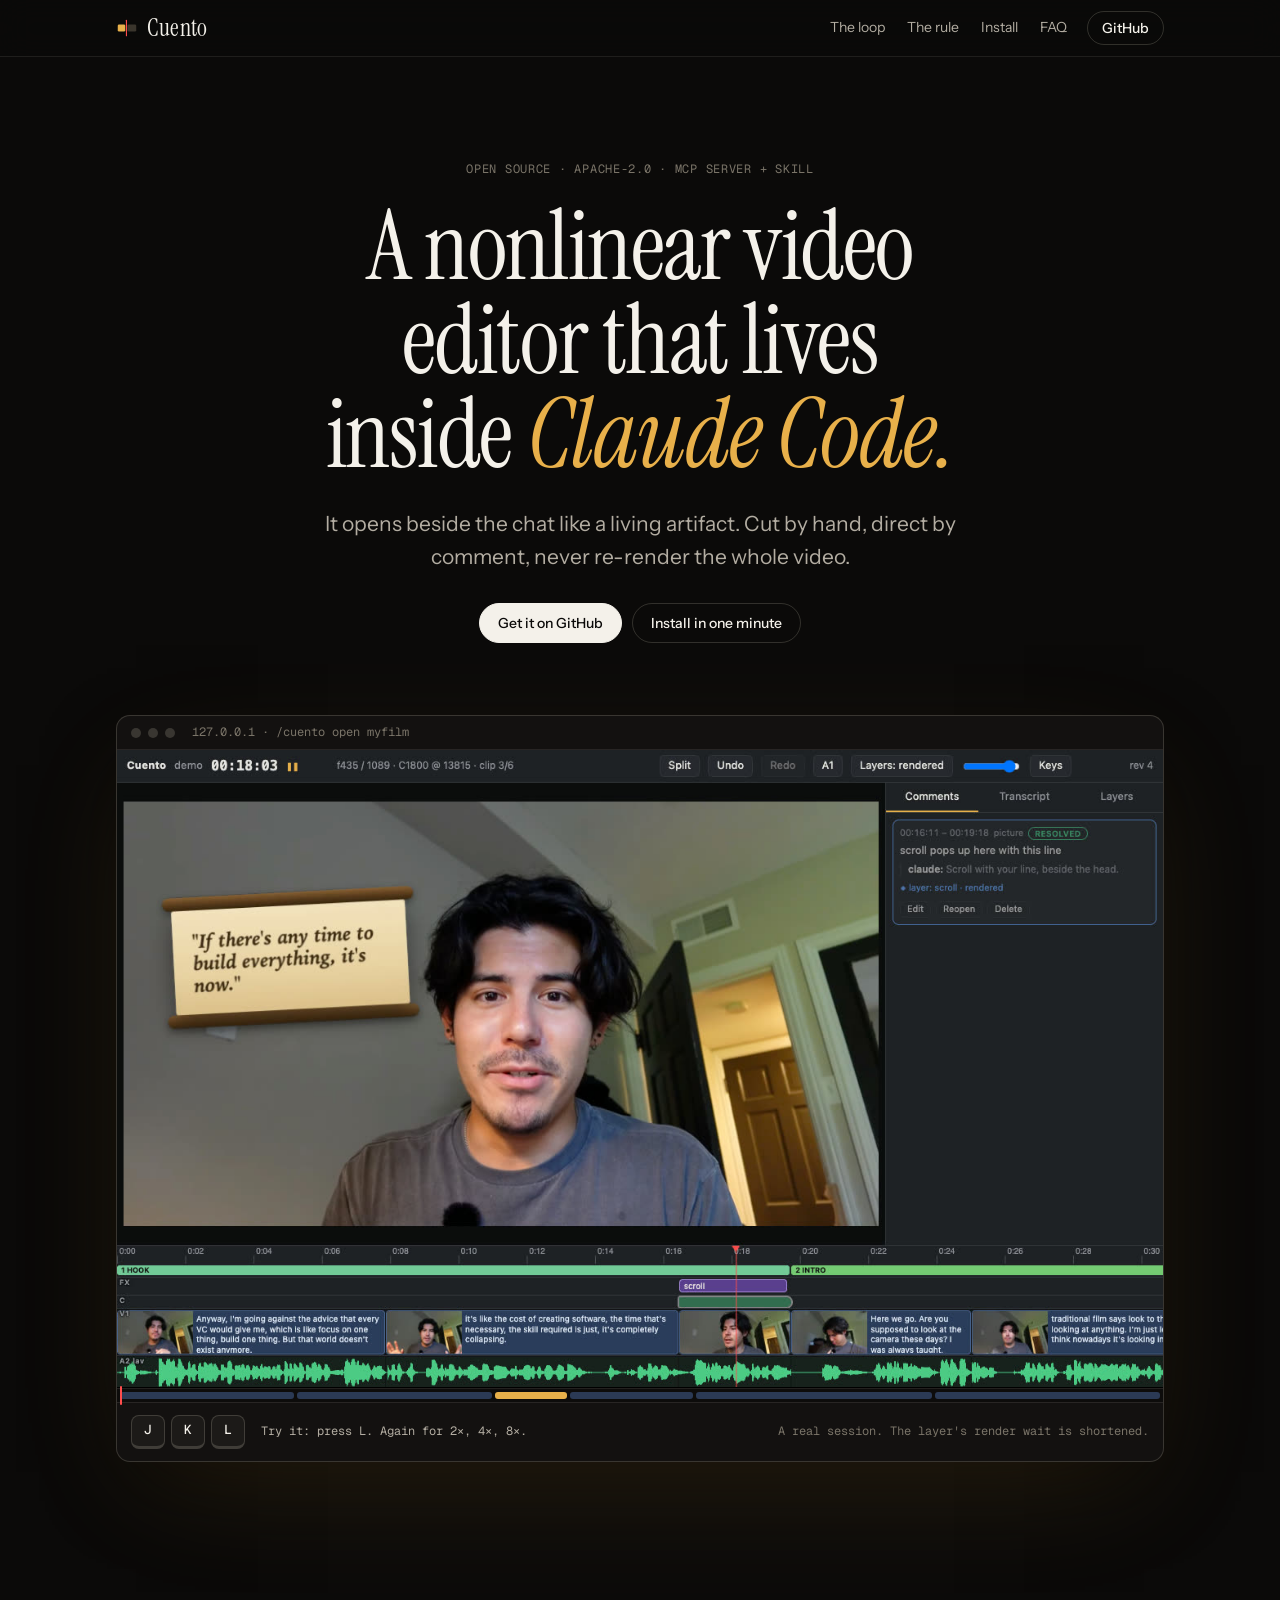
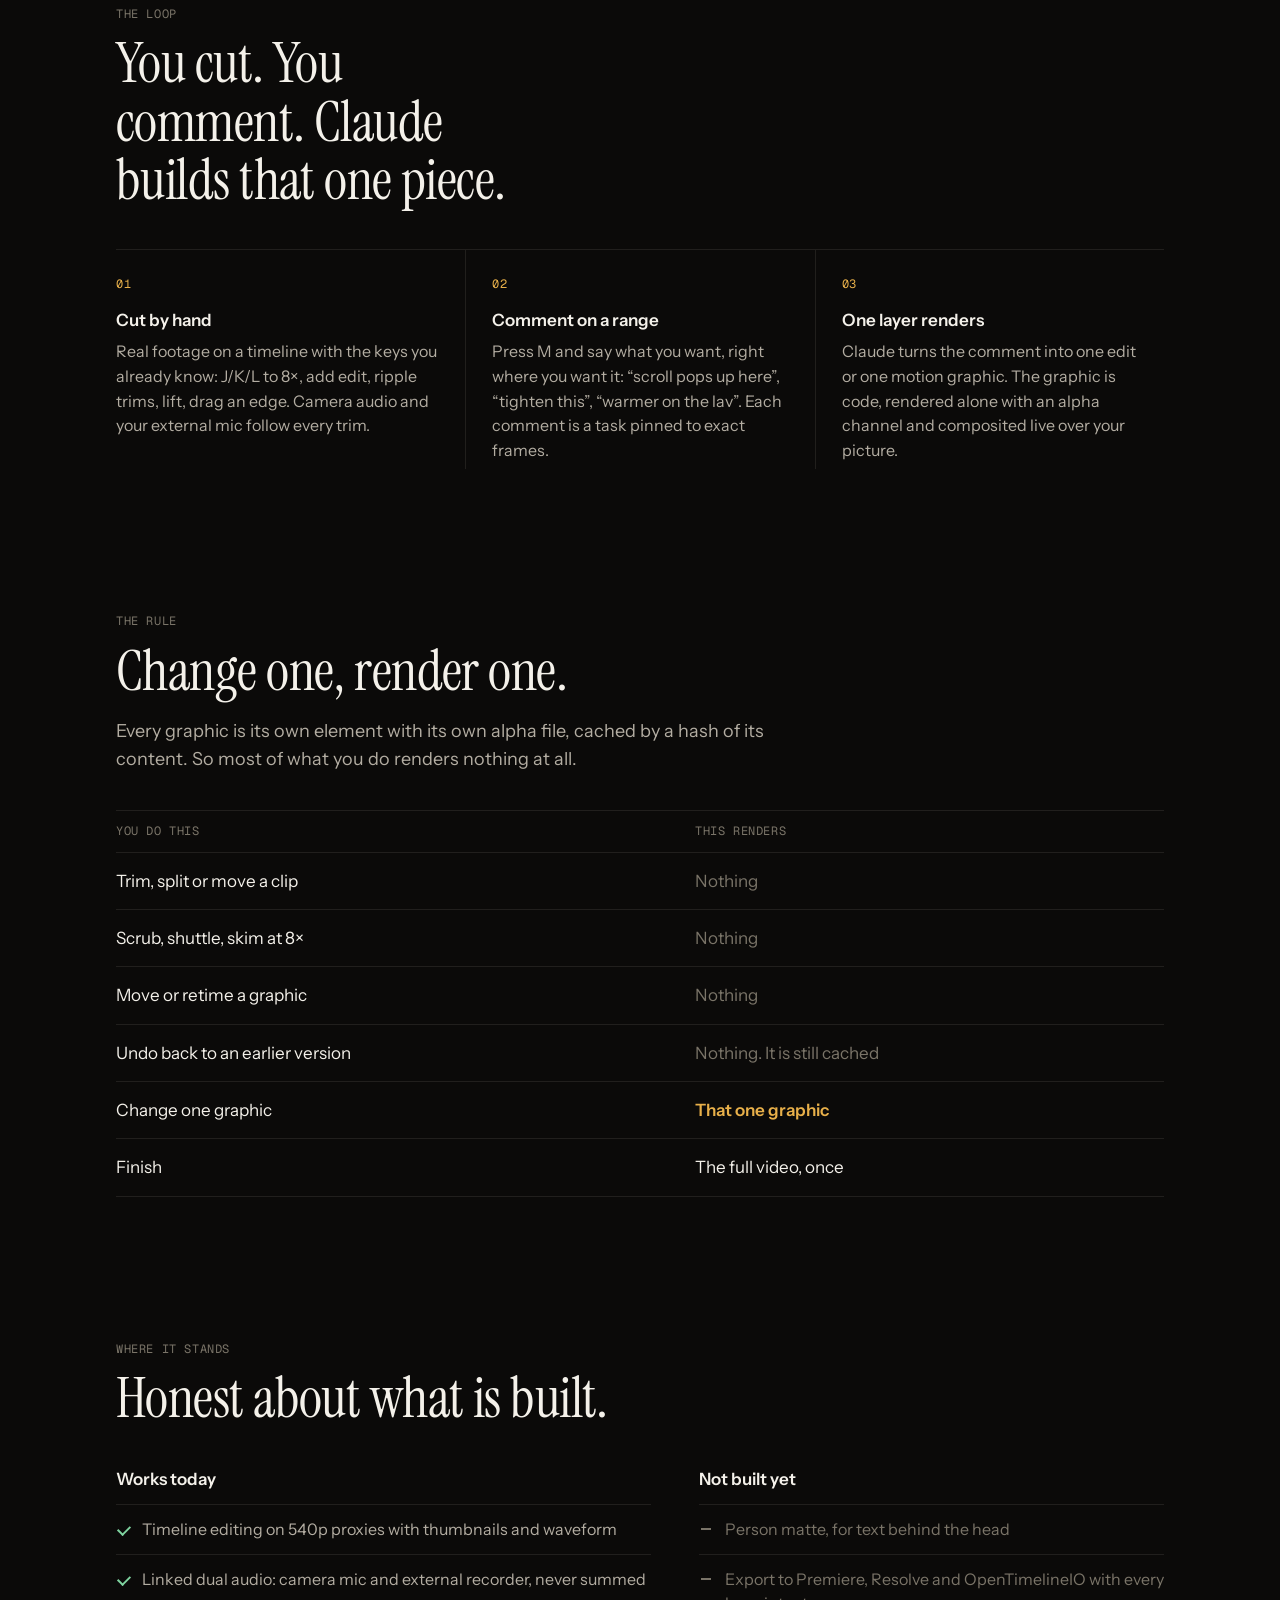
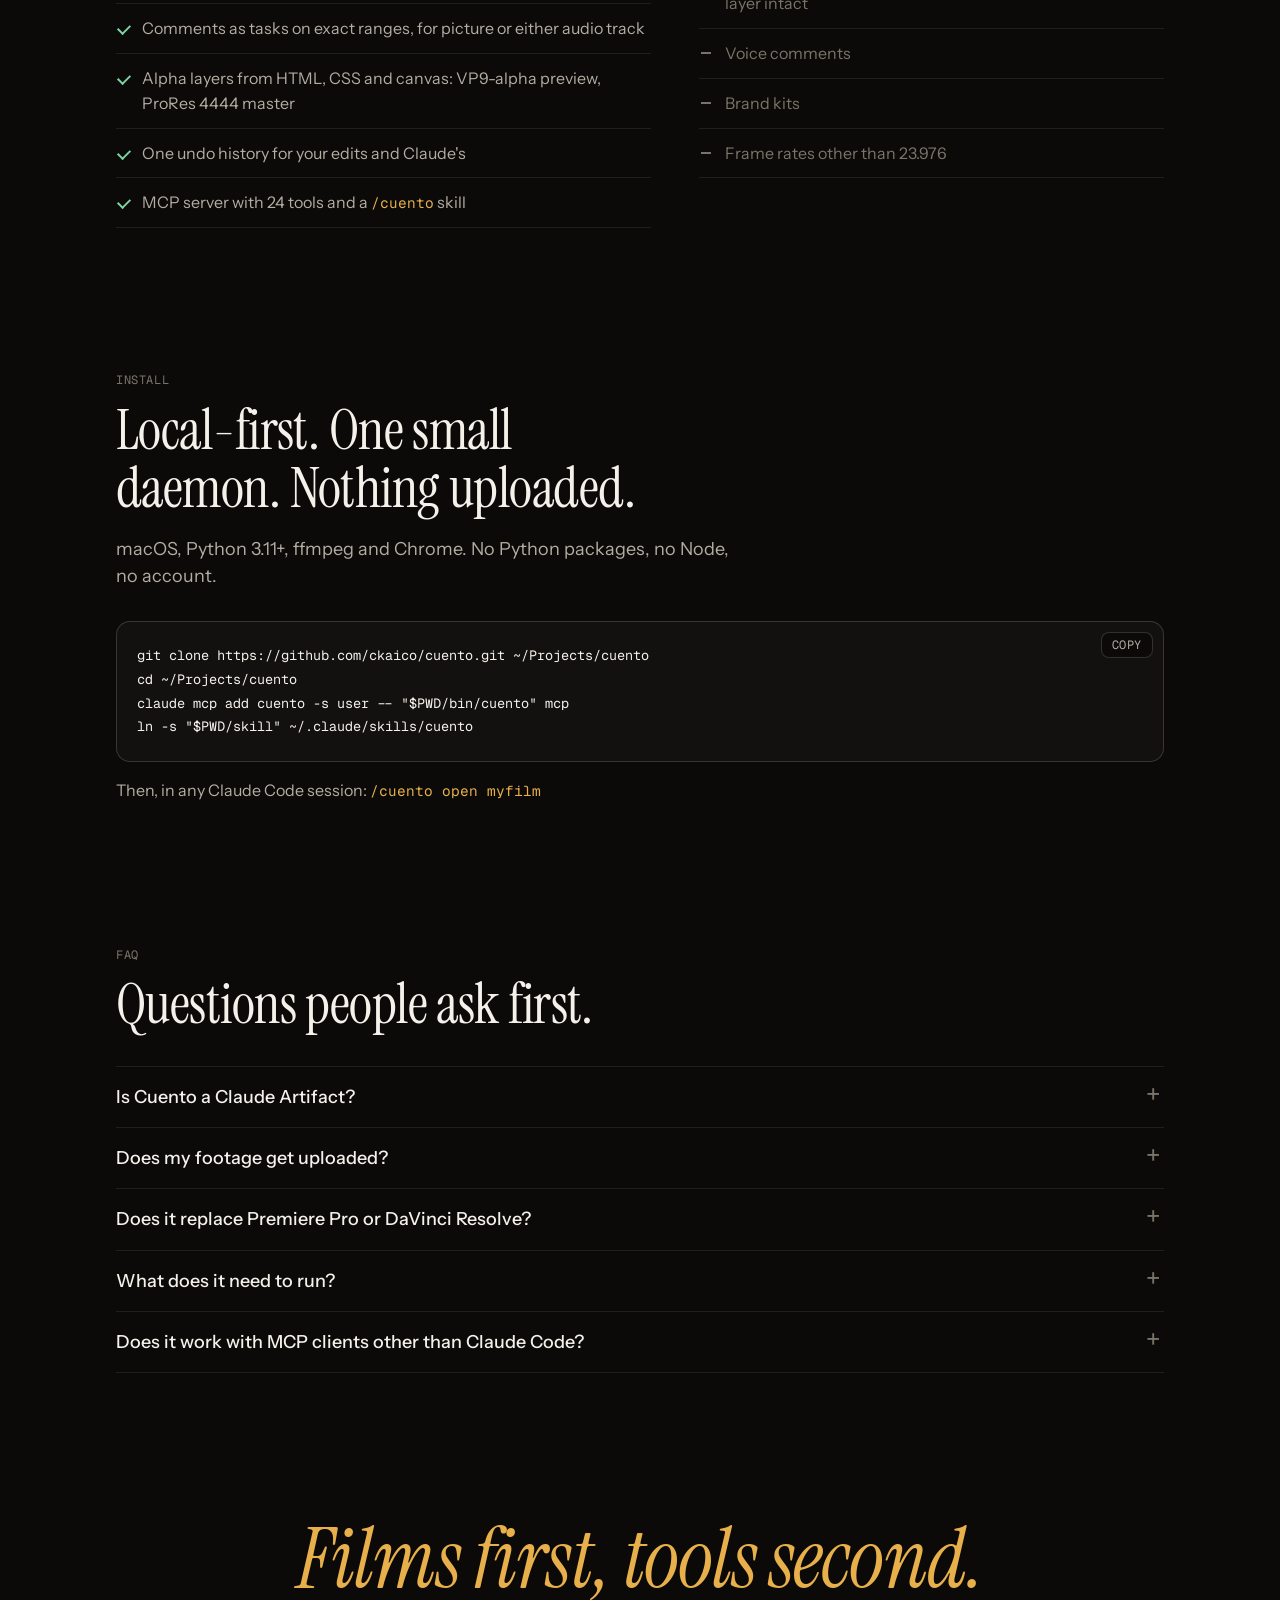
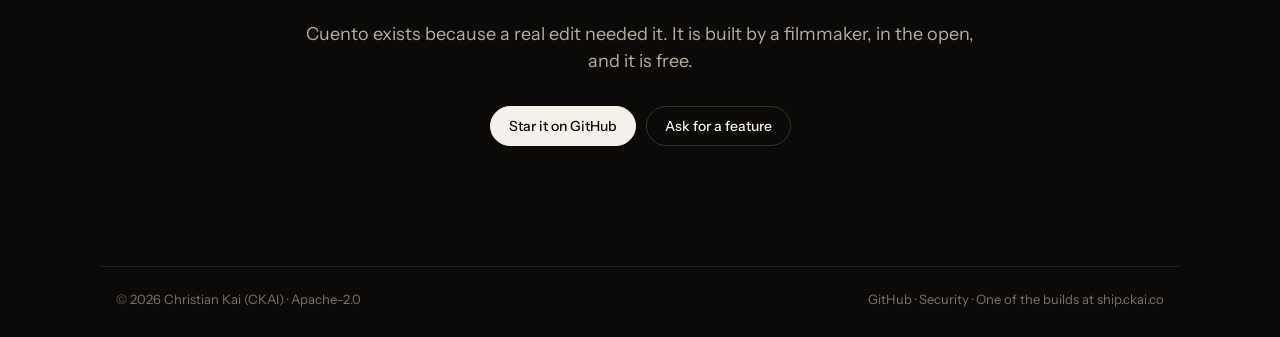
==== site/index.html @ 7ed94e27 "Add the cuento.ai landing page Static page in site/: hero with the recorded session (answers to J/K/" ====
<!doctype html>
<html lang="en">
<head>
  <meta charset="utf-8">
  <meta name="viewport" content="width=device-width, initial-scale=1, viewport-fit=cover">
  <title>Cuento · A nonlinear video editor that lives inside Claude Code</title>
  <meta name="description" content="Cuento is an open-source nonlinear video editor (NLE) with an MCP server for Claude Code. Cut by hand, direct by comment, and every graphic renders as its own alpha layer, so the whole video never re-renders.">
  <link rel="canonical" href="https://cuento.ai/">
  <meta name="color-scheme" content="dark">
  <meta name="theme-color" content="#0b0a09">
  <meta name="author" content="Christian Kai">

  <meta property="og:type" content="website">
  <meta property="og:site_name" content="Cuento">
  <meta property="og:url" content="https://cuento.ai/">
  <meta property="og:title" content="Cuento · A nonlinear video editor that lives inside Claude Code">
  <meta property="og:description" content="Cut by hand. Direct by comment. Never re-render the whole video. Open source, local-first, MCP server + skill.">
  <meta property="og:image" content="https://cuento.ai/assets/og.jpg">
  <meta property="og:image:width" content="1200">
  <meta property="og:image:height" content="630">
  <meta property="og:image:alt" content="The Cuento editor: a talking-head shot with a paper scroll graphic beside the head, a comment rail and a timeline.">
  <meta name="twitter:card" content="summary_large_image">
  <meta name="twitter:title" content="Cuento · A nonlinear video editor that lives inside Claude Code">
  <meta name="twitter:description" content="Cut by hand. Direct by comment. Never re-render the whole video. Open source, local-first.">
  <meta name="twitter:image" content="https://cuento.ai/assets/og.jpg">

  <link rel="preconnect" href="https://fonts.googleapis.com">
  <link rel="preconnect" href="https://fonts.gstatic.com" crossorigin>
  <link href="https://fonts.googleapis.com/css2?family=Instrument+Serif:ital@0;1&amp;family=Instrument+Sans:wght@400;500;600&amp;family=Geist+Mono:wght@400;500&amp;display=swap" rel="stylesheet">
  <link rel="stylesheet" href="styles.css">
  <link rel="icon" href="data:image/svg+xml,%3Csvg xmlns='http://www.w3.org/2000/svg' viewBox='0 0 100 100'%3E%3Crect width='100' height='100' rx='22' fill='%230b0a09'/%3E%3Crect x='14' y='38' width='30' height='24' rx='5' fill='%23e8b04a'/%3E%3Crect x='50' y='38' width='36' height='24' rx='5' fill='%233a352c'/%3E%3Crect x='46' y='20' width='4' height='60' rx='2' fill='%23ff4d4d'/%3E%3C/svg%3E">

  <script type="application/ld+json">
  {
    "@context": "https://schema.org",
    "@graph": [
      {
        "@type": "SoftwareApplication",
        "name": "Cuento",
        "url": "https://cuento.ai/",
        "description": "An open-source nonlinear video editor with an MCP server for Claude Code. Cut by hand, direct by comment, and every graphic renders as its own alpha layer.",
        "applicationCategory": "MultimediaApplication",
        "applicationSubCategory": "Video editor",
        "operatingSystem": "macOS",
        "softwareRequirements": "Python 3.11+, ffmpeg, a Chromium-based browser",
        "license": "https://www.apache.org/licenses/LICENSE-2.0",
        "isAccessibleForFree": true,
        "offers": { "@type": "Offer", "price": "0", "priceCurrency": "USD" },
        "codeRepository": "https://github.com/ckaico/cuento",
        "image": "https://cuento.ai/assets/og.jpg",
        "author": { "@type": "Person", "name": "Christian Kai", "url": "https://ship.ckai.co" }
      },
      {
        "@type": "FAQPage",
        "mainEntity": [
          { "@type": "Question", "name": "Is Cuento a Claude Artifact?",
            "acceptedAnswer": { "@type": "Answer", "text": "It behaves like one. In the Claude desktop app the editor opens in the browser pane beside the chat and stays live while you and Claude both edit. It is served by a small local daemon, because multi-gigabyte camera files cannot live in a hosted page." } },
          { "@type": "Question", "name": "Does my footage get uploaded?",
            "acceptedAnswer": { "@type": "Answer", "text": "No. The daemon binds to 127.0.0.1 and makes no network requests of its own. Footage, proxies and project files stay on your disk." } },
          { "@type": "Question", "name": "Does Cuento replace Premiere Pro or DaVinci Resolve?",
            "acceptedAnswer": { "@type": "Answer", "text": "No. It is for cutting and building graphics fast with Claude. Final color and finishing belong in Premiere or Resolve; export with every layer intact is the next milestone and is not built yet." } },
          { "@type": "Question", "name": "What does Cuento need to run?",
            "acceptedAnswer": { "@type": "Answer", "text": "macOS, Python 3.11 or newer, ffmpeg, and Google Chrome or another Chromium-based browser for layer renders. No Python packages and no Node." } },
          { "@type": "Question", "name": "Does it work with MCP clients other than Claude Code?",
            "acceptedAnswer": { "@type": "Answer", "text": "The server speaks standard MCP over stdio, so any MCP client can call its tools. The /cuento skill and the beside-the-chat editor are built for Claude Code." } }
        ]
      }
    ]
  }
  </script>
</head>
<body>
<a class="skip" href="#main">Skip to content</a>

<header class="nav">
  <div class="wrap">
    <a class="wordmark" href="#main" aria-label="Cuento, home">
      <svg viewBox="0 0 100 100" width="22" height="22" aria-hidden="true"><rect x="8" y="34" width="34" height="32" rx="6" fill="#e8b04a"/><rect x="52" y="34" width="40" height="32" rx="6" fill="#3a352c"/><rect x="45" y="12" width="5" height="76" rx="2.5" fill="#ff4d4d"/></svg>
      Cuento
    </a>
    <nav aria-label="Sections">
      <a href="#loop">The loop</a>
      <a href="#rule">The rule</a>
      <a href="#install">Install</a>
      <a href="#faq">FAQ</a>
    </nav>
    <a class="pill ghost" href="https://github.com/ckaico/cuento" rel="noopener">GitHub</a>
  </div>
</header>

<main id="main">
  <section class="hero wrap" aria-labelledby="h1">
    <p class="eyebrow">Open source · Apache-2.0 · MCP server + skill</p>
    <h1 id="h1">A nonlinear video editor that lives inside <em>Claude Code.</em></h1>
    <p class="sub">It opens beside the chat like a living artifact. Cut by hand, direct by comment, never re-render the whole video.</p>
    <div class="cta">
      <a class="pill solid" href="https://github.com/ckaico/cuento" rel="noopener">Get it on GitHub</a>
      <a class="pill ghost" href="#install">Install in one minute</a>
    </div>

    <figure class="screen">
      <div class="screen-bar" aria-hidden="true"><i></i><i></i><i></i><span class="mono">127.0.0.1 · /cuento open myfilm</span></div>
      <video id="demo" poster="assets/poster.jpg" width="1280" height="780" autoplay muted loop playsinline preload="metadata"
             aria-label="Screen recording of Cuento: the cut is skimmed at speed, a comment is typed on a range, and a paper scroll graphic appears beside the speaker's head.">
        <source src="assets/demo.mp4" type="video/mp4">
      </video>
      <div class="strip" id="strip" aria-hidden="true"><i style="flex:17"></i><i style="flex:19"></i><i style="flex:7" class="hot"></i><i style="flex:12"></i><i style="flex:23"></i><i style="flex:22"></i><b id="strip-head"></b></div>
      <figcaption>
        <span class="keys" role="group" aria-label="Shuttle the recording">
          <button type="button" data-key="j" aria-label="Back two seconds"><kbd>J</kbd></button>
          <button type="button" data-key="k" aria-label="Stop"><kbd>K</kbd></button>
          <button type="button" data-key="l" aria-label="Play, press again for faster"><kbd>L</kbd></button>
        </span>
        <span class="mono" id="rate">Try it: press L. Again for 2×, 4×, 8×.</span>
        <span class="mono cap">A real session. The layer's render wait is shortened.</span>
      </figcaption>
    </figure>
  </section>

  <section class="wrap" id="loop" aria-labelledby="loop-h">
    <p class="mono">The loop</p>
    <h2 id="loop-h">You cut. You comment. Claude builds that one piece.</h2>
    <ol class="steps">
      <li>
        <span class="num mono">01</span>
        <h3>Cut by hand</h3>
        <p>Real footage on a timeline with the keys you already know: J/K/L to 8×, add edit, ripple trims, lift, drag an edge. Camera audio and your external mic follow every trim.</p>
      </li>
      <li>
        <span class="num mono">02</span>
        <h3>Comment on a range</h3>
        <p>Press M and say what you want, right where you want it: “scroll pops up here”, “tighten this”, “warmer on the lav”. Each comment is a task pinned to exact frames.</p>
      </li>
      <li>
        <span class="num mono">03</span>
        <h3>One layer renders</h3>
        <p>Claude turns the comment into one edit or one motion graphic. The graphic is code, rendered alone with an alpha channel and composited live over your picture.</p>
      </li>
    </ol>
  </section>

  <section class="wrap" id="rule" aria-labelledby="rule-h">
    <p class="mono">The rule</p>
    <h2 id="rule-h">Change one, render one.</h2>
    <p class="lede">Every graphic is its own element with its own alpha file, cached by a hash of its content. So most of what you do renders nothing at all.</p>
    <div class="table" role="table" aria-label="What re-renders">
      <div role="row" class="th"><span role="columnheader">You do this</span><span role="columnheader">This renders</span></div>
      <div role="row"><span role="cell">Trim, split or move a clip</span><span role="cell" class="none">Nothing</span></div>
      <div role="row"><span role="cell">Scrub, shuttle, skim at 8×</span><span role="cell" class="none">Nothing</span></div>
      <div role="row"><span role="cell">Move or retime a graphic</span><span role="cell" class="none">Nothing</span></div>
      <div role="row"><span role="cell">Undo back to an earlier version</span><span role="cell" class="none">Nothing. It is still cached</span></div>
      <div role="row"><span role="cell">Change one graphic</span><span role="cell" class="one">That one graphic</span></div>
      <div role="row"><span role="cell">Finish</span><span role="cell">The full video, once</span></div>
    </div>
  </section>

  <section class="wrap" id="today" aria-labelledby="today-h">
    <p class="mono">Where it stands</p>
    <h2 id="today-h">Honest about what is built.</h2>
    <div class="cols">
      <div>
        <h3>Works today</h3>
        <ul class="list">
          <li>Timeline editing on 540p proxies with thumbnails and waveform</li>
          <li>Linked dual audio: camera mic and external recorder, never summed</li>
          <li>Comments as tasks on exact ranges, for picture or either audio track</li>
          <li>Alpha layers from HTML, CSS and canvas: VP9-alpha preview, ProRes 4444 master</li>
          <li>One undo history for your edits and Claude's</li>
          <li>MCP server with 24 tools and a <code>/cuento</code> skill</li>
        </ul>
      </div>
      <div>
        <h3>Not built yet</h3>
        <ul class="list dim">
          <li>Person matte, for text behind the head</li>
          <li>Export to Premiere, Resolve and OpenTimelineIO with every layer intact</li>
          <li>Voice comments</li>
          <li>Brand kits</li>
          <li>Frame rates other than 23.976</li>
        </ul>
      </div>
    </div>
  </section>

  <section class="wrap" id="install" aria-labelledby="install-h">
    <p class="mono">Install</p>
    <h2 id="install-h">Local-first. One small daemon. Nothing uploaded.</h2>
    <p class="lede">macOS, Python 3.11+, ffmpeg and Chrome. No Python packages, no Node, no account.</p>
    <div class="code">
      <button class="copy mono" type="button" data-copy="install-cmd">Copy</button>
<pre id="install-cmd"><code>git clone https://github.com/ckaico/cuento.git ~/Projects/cuento
cd ~/Projects/cuento
claude mcp add cuento -s user -- "$PWD/bin/cuento" mcp
ln -s "$PWD/skill" ~/.claude/skills/cuento</code></pre>
    </div>
    <p class="after">Then, in any Claude Code session: <code>/cuento open myfilm</code></p>
  </section>

  <section class="wrap" id="faq" aria-labelledby="faq-h">
    <p class="mono">FAQ</p>
    <h2 id="faq-h">Questions people ask first.</h2>
    <div class="faq">
      <details>
        <summary>Is Cuento a Claude Artifact?</summary>
        <p>It behaves like one. In the Claude desktop app the editor opens in the browser pane beside the chat and stays live while you and Claude both edit. It is served by a small local daemon, because multi-gigabyte camera files cannot live in a hosted page.</p>
      </details>
      <details>
        <summary>Does my footage get uploaded?</summary>
        <p>No. The daemon binds to 127.0.0.1 and makes no network requests of its own. Footage, proxies and project files stay on your disk.</p>
      </details>
      <details>
        <summary>Does it replace Premiere Pro or DaVinci Resolve?</summary>
        <p>No. It is for cutting and building graphics fast with Claude. Final color and finishing belong in Premiere or Resolve; export with every layer intact is the next milestone and is not built yet.</p>
      </details>
      <details>
        <summary>What does it need to run?</summary>
        <p>macOS, Python 3.11 or newer, ffmpeg, and Google Chrome or another Chromium-based browser for layer renders. No Python packages and no Node.</p>
      </details>
      <details>
        <summary>Does it work with MCP clients other than Claude Code?</summary>
        <p>The server speaks standard MCP over stdio, so any MCP client can call its tools. The <code>/cuento</code> skill and the beside-the-chat editor are built for Claude Code.</p>
      </details>
    </div>
  </section>

  <section class="wrap why" aria-labelledby="why-h">
    <h2 id="why-h"><em>Films first, tools second.</em></h2>
    <p class="lede">Cuento exists because a real edit needed it. It is built by a filmmaker, in the open, and it is free.</p>
    <div class="cta">
      <a class="pill solid" href="https://github.com/ckaico/cuento" rel="noopener">Star it on GitHub</a>
      <a class="pill ghost" href="https://github.com/ckaico/cuento/issues" rel="noopener">Ask for a feature</a>
    </div>
  </section>
</main>

<footer class="wrap foot">
  <span>© 2026 Christian Kai (CKAI) · Apache-2.0</span>
  <span><a href="https://github.com/ckaico/cuento" rel="noopener">GitHub</a> · <a href="https://github.com/ckaico/cuento/blob/main/SECURITY.md" rel="noopener">Security</a> · <a href="https://ship.ckai.co" rel="noopener">One of the builds at ship.ckai.co</a></span>
</footer>

<script src="app.js" defer></script>
</body>
</html>
---- site/styles.css ----
/* cuento.ai. A screening room: warm near-black, one amber light, one red playhead.
   Display: Instrument Serif. Text: Instrument Sans. Utility: Geist Mono. */

:root {
  color-scheme: dark;
  --bg: #0b0a09;
  --bg-2: #131110;
  --surface: rgba(255, 244, 225, .04);
  --hair: rgba(255, 244, 225, .09);
  --edge: rgba(255, 244, 225, .16);
  --fg: #f4f1ea;
  --fg-2: #b3ada2;
  --fg-3: #7a7468;
  --amber: #e8b04a;
  --play: #ff4d4d;
  --ok: #7fd4a0;
  --focus: #8ab4ff;
  --radius: 14px;
  --col: 1080px;
  --serif: "Instrument Serif", "Iowan Old Style", Palatino, Georgia, serif;
  --sans: "Instrument Sans", "Helvetica Neue", Helvetica, Arial, sans-serif;
  --mono: "Geist Mono", ui-monospace, SFMono-Regular, Menlo, monospace;
}

* { box-sizing: border-box; }
html { -webkit-text-size-adjust: 100%; scroll-behavior: smooth; scroll-padding-top: 72px; }
@media (prefers-reduced-motion: reduce) {
  html { scroll-behavior: auto; }
  *, *::before, *::after { animation: none !important; transition: none !important; }
}
body { margin: 0; background: var(--bg); color: var(--fg); font: 16px/1.55 var(--sans); -webkit-font-smoothing: antialiased; overflow-x: hidden; }
a { color: inherit; text-decoration: none; }
:focus-visible { outline: 2px solid var(--focus); outline-offset: 3px; border-radius: 4px; }
.skip { position: absolute; left: 12px; top: -48px; background: var(--fg); color: var(--bg); padding: 8px 12px; border-radius: 6px; z-index: 50; }
.skip:focus { top: 12px; }
.wrap { max-width: var(--col); margin: 0 auto; padding-left: max(16px, env(safe-area-inset-left, 0px)); padding-right: max(16px, env(safe-area-inset-right, 0px)); }
.mono { font: 12px/1.4 var(--mono); letter-spacing: .05em; text-transform: uppercase; color: var(--fg-3); }
code, pre, kbd { font-family: var(--mono); }
code { font-size: .9em; color: var(--amber); }

/* nav */
.nav { position: sticky; top: 0; z-index: 20; backdrop-filter: blur(16px) saturate(1.2); -webkit-backdrop-filter: blur(16px) saturate(1.2); background: rgba(11, 10, 9, .72); border-bottom: 1px solid var(--hair); }
.nav .wrap { display: flex; align-items: center; gap: 20px; height: 56px; }
.wordmark { display: flex; align-items: center; gap: 9px; font: 400 24px/1 var(--serif); letter-spacing: .01em; }
.nav nav { display: flex; gap: 22px; margin-left: auto; font-size: 14px; color: var(--fg-2); }
.nav nav a:hover { color: var(--fg); }
.pill { display: inline-flex; align-items: center; justify-content: center; height: 40px; padding: 0 18px; border-radius: 99px; font: 500 14px/1 var(--sans); border: 1px solid var(--edge); white-space: nowrap; transition: background .15s, border-color .15s, transform .15s; }
.pill.solid { background: var(--fg); color: var(--bg); border-color: var(--fg); }
.pill.solid:hover { background: #fff; transform: translateY(-1px); }
.pill.ghost:hover { border-color: var(--fg-2); background: var(--surface); }
.nav .pill { height: 34px; padding: 0 14px; }

/* hero */
.hero { padding-top: clamp(48px, 9vw, 104px); text-align: center; }
.eyebrow { margin: 0 0 22px; font: 12px/1.4 var(--mono); letter-spacing: .06em; text-transform: uppercase; color: var(--fg-3); }
h1 { margin: 0 auto; max-width: 15ch; font: 400 clamp(44px, 8.4vw, 96px)/.98 var(--serif); letter-spacing: -.015em; text-wrap: balance; }
h1 em, .why em { font-style: italic; color: var(--amber); }
.sub { margin: 26px auto 0; max-width: 46ch; font-size: clamp(17px, 2.1vw, 21px); color: var(--fg-2); text-wrap: pretty; }
.cta { display: flex; flex-wrap: wrap; gap: 10px; justify-content: center; margin-top: 30px; }

.screen { margin: clamp(40px, 6vw, 72px) 0 0; border: 1px solid var(--edge); border-radius: var(--radius); background: var(--bg-2); overflow: hidden; box-shadow: 0 40px 120px -30px rgba(232, 176, 74, .16), 0 30px 80px -20px rgba(0, 0, 0, .8); text-align: left; }
.screen-bar { display: flex; align-items: center; gap: 7px; height: 34px; padding: 0 14px; border-bottom: 1px solid var(--hair); }
.screen-bar i { width: 10px; height: 10px; border-radius: 50%; background: var(--edge); }
.screen-bar .mono { margin-left: 10px; text-transform: none; letter-spacing: 0; overflow: hidden; text-overflow: ellipsis; white-space: nowrap; }
.screen video { display: block; width: 100%; height: auto; aspect-ratio: 1280 / 780; background: #000; }
.strip { position: relative; display: flex; gap: 3px; height: 14px; padding: 3px; background: #0d0c0b; border-top: 1px solid var(--hair); }
.strip i { border-radius: 3px; background: #2b3a55; }
.strip i.hot { background: var(--amber); }
.strip b { position: absolute; top: -3px; bottom: -3px; left: 0; width: 2px; margin-left: 3px; background: var(--play); border-radius: 2px; will-change: transform; }
.screen figcaption { display: flex; align-items: center; flex-wrap: wrap; gap: 10px 16px; padding: 12px 14px; border-top: 1px solid var(--hair); }
.screen .cap { margin-left: auto; text-transform: none; letter-spacing: 0; }
#rate { color: var(--fg-2); text-transform: none; letter-spacing: 0; }
.keys { display: inline-flex; gap: 6px; }
.keys button { all: unset; cursor: pointer; border-radius: 8px; }
.keys button:focus-visible { outline: 2px solid var(--focus); outline-offset: 2px; }
kbd { display: grid; place-items: center; width: 34px; height: 34px; border-radius: 8px; border: 1px solid var(--edge); border-bottom-width: 3px; background: var(--surface); font-size: 13px; font-weight: 500; color: var(--fg); transition: transform .08s, background .08s, border-color .08s; }
.keys button:hover kbd { border-color: var(--fg-2); }
.keys button.down kbd { transform: translateY(2px); border-bottom-width: 1px; background: var(--amber); border-color: var(--amber); color: var(--bg); }

/* sections */
section[id], .why { padding-top: clamp(72px, 11vw, 132px); }
h2 { margin: 10px 0 0; max-width: 20ch; font: 400 clamp(32px, 5vw, 56px)/1.04 var(--serif); letter-spacing: -.01em; text-wrap: balance; }
h3 { margin: 0 0 8px; font: 600 17px/1.3 var(--sans); }
.lede { margin: 18px 0 0; max-width: 58ch; font-size: 18px; color: var(--fg-2); text-wrap: pretty; }

.steps { list-style: none; margin: 40px 0 0; padding: 0; display: grid; grid-template-columns: repeat(3, 1fr); gap: 0; border-top: 1px solid var(--hair); }
.steps li { padding: 26px 26px 6px 0; }
.steps li + li { padding-left: 26px; border-left: 1px solid var(--hair); }
.steps p { margin: 0; color: var(--fg-2); }
.num { display: block; margin-bottom: 16px; color: var(--amber); }

.table { margin-top: 36px; border-top: 1px solid var(--hair); }
.table [role=row] { display: grid; grid-template-columns: 1.2fr 1fr; gap: 16px; padding: 15px 0; border-bottom: 1px solid var(--hair); font-size: 17px; }
.table .th { font: 12px/1.4 var(--mono); letter-spacing: .05em; text-transform: uppercase; color: var(--fg-3); padding: 12px 0; }
.table .none { color: var(--fg-3); }
.table .one { color: var(--amber); font-weight: 600; }

.cols { display: grid; grid-template-columns: 1.15fr 1fr; gap: 48px; margin-top: 40px; }
.list { list-style: none; margin: 14px 0 0; padding: 0; border-top: 1px solid var(--hair); }
.list li { position: relative; padding: 12px 0 12px 26px; border-bottom: 1px solid var(--hair); color: var(--fg-2); }
.list li::before { content: ""; position: absolute; left: 2px; top: 20px; width: 10px; height: 6px; border-left: 2px solid var(--ok); border-bottom: 2px solid var(--ok); transform: rotate(-45deg); }
.list.dim li { color: var(--fg-3); }
.list.dim li::before { width: 10px; height: 0; top: 23px; border-left: 0; border-bottom: 2px solid var(--fg-3); transform: none; }

.code { position: relative; margin-top: 30px; border: 1px solid var(--edge); border-radius: var(--radius); background: var(--bg-2); }
.code pre { margin: 0; padding: 22px 20px; overflow-x: auto; font-size: 13.5px; line-height: 1.75; color: var(--fg); }
.code code { color: inherit; font-size: inherit; }
.copy { all: unset; position: absolute; top: 10px; right: 10px; cursor: pointer; padding: 6px 10px; border: 1px solid var(--edge); border-radius: 8px; background: var(--bg); font: 12px/1 var(--mono); letter-spacing: .05em; text-transform: uppercase; color: var(--fg-2); }
.copy:hover { color: var(--fg); border-color: var(--fg-2); }
.copy:focus-visible { outline: 2px solid var(--focus); }
.after { margin: 16px 0 0; color: var(--fg-2); }

.faq { margin-top: 32px; border-top: 1px solid var(--hair); }
.faq details { border-bottom: 1px solid var(--hair); }
.faq summary { cursor: pointer; list-style: none; padding: 18px 34px 18px 0; position: relative; font: 500 18px/1.35 var(--sans); }
.faq summary::-webkit-details-marker { display: none; }
.faq summary::after { content: "+"; position: absolute; right: 4px; top: 14px; font: 400 24px/1 var(--mono); color: var(--fg-3); transition: transform .2s; }
.faq details[open] summary::after { transform: rotate(45deg); color: var(--amber); }
.faq details p { margin: 0 0 20px; max-width: 64ch; color: var(--fg-2); }

.why { text-align: center; padding-bottom: clamp(72px, 10vw, 120px); }
.why h2 { max-width: none; font-size: clamp(40px, 7vw, 84px); }
.why .lede { margin-left: auto; margin-right: auto; }

.foot { display: flex; flex-wrap: wrap; justify-content: space-between; gap: 10px 24px; padding-top: 22px; padding-bottom: max(28px, env(safe-area-inset-bottom, 0px)); border-top: 1px solid var(--hair); font-size: 13px; color: var(--fg-3); }
.foot a:hover { color: var(--fg); }

@media (max-width: 820px) {
  .nav nav { display: none; }
  .nav .pill { margin-left: auto; }
  .steps { grid-template-columns: 1fr; }
  .steps li, .steps li + li { padding: 22px 0 18px; border-left: 0; }
  .steps li + li { border-top: 1px solid var(--hair); }
  .cols { grid-template-columns: 1fr; gap: 36px; }
  .screen .cap { margin-left: 0; width: 100%; }
  .table [role=row] { font-size: 15.5px; }
}
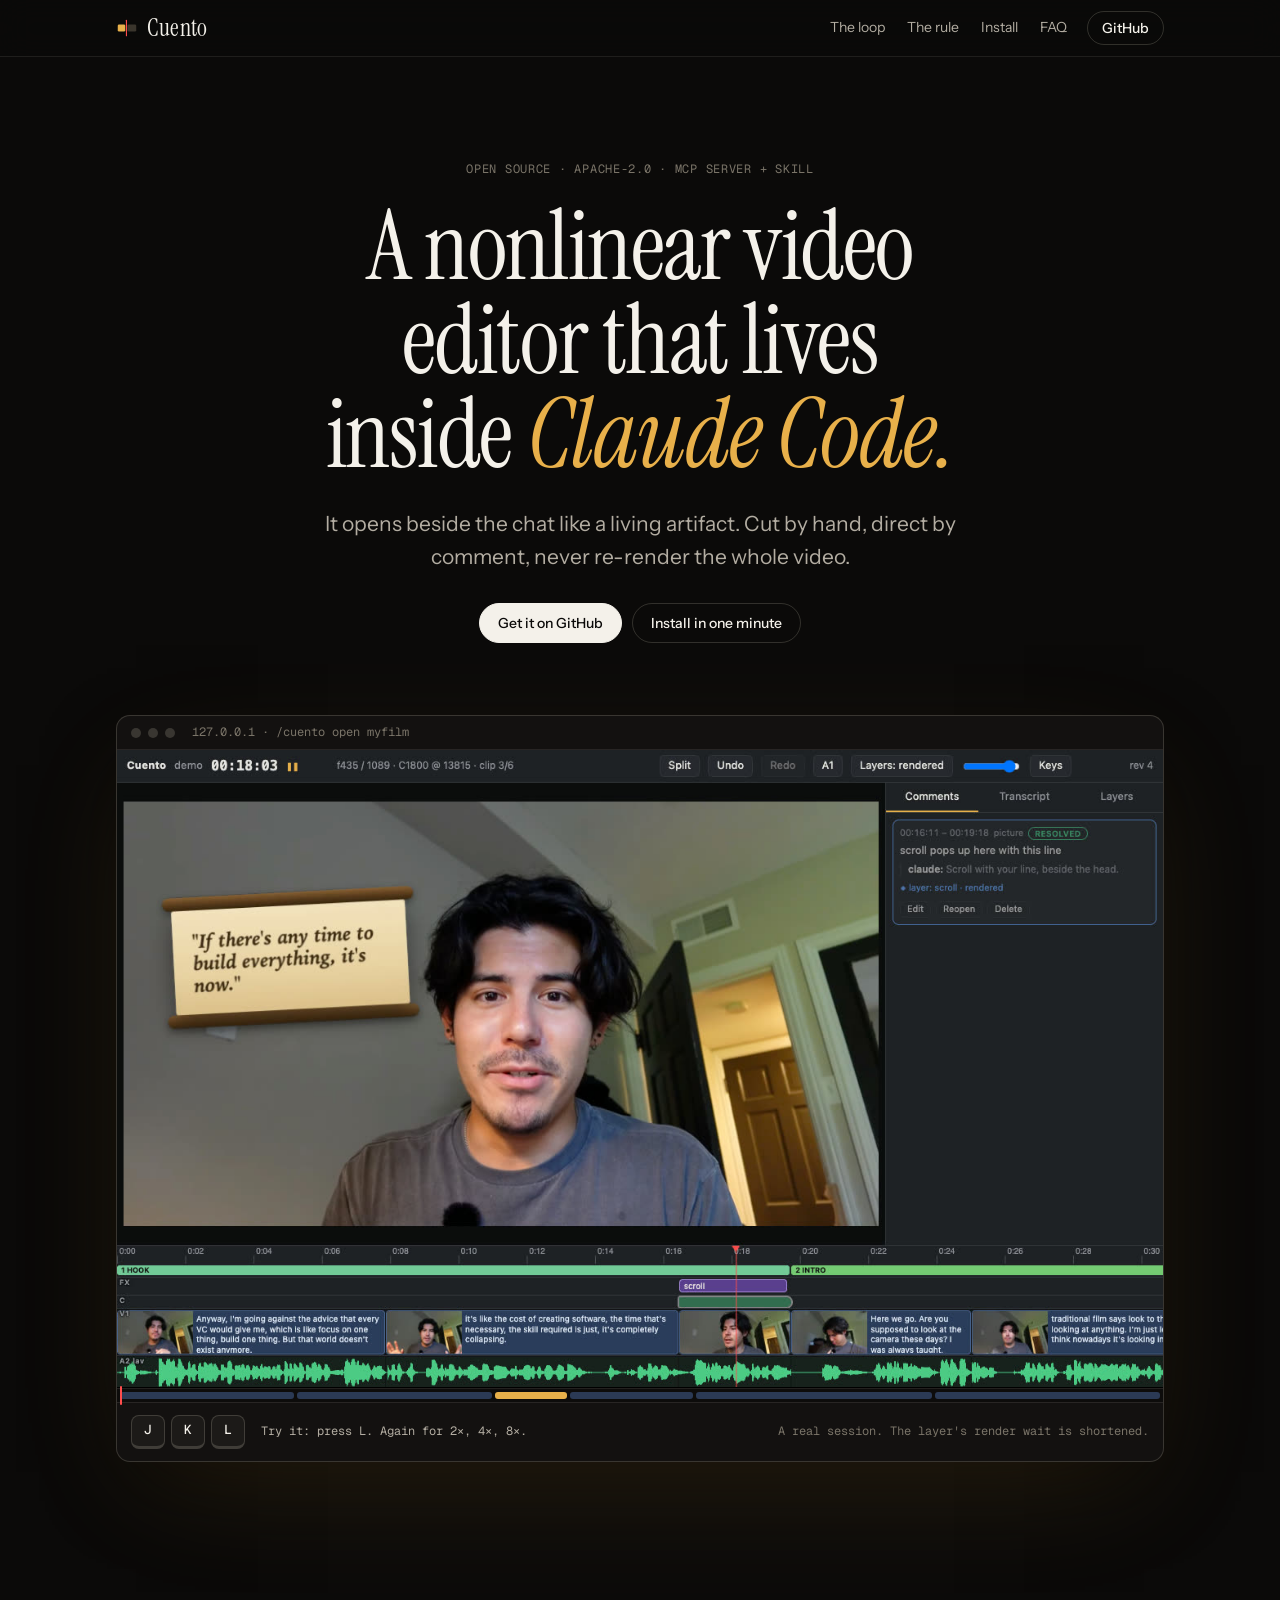
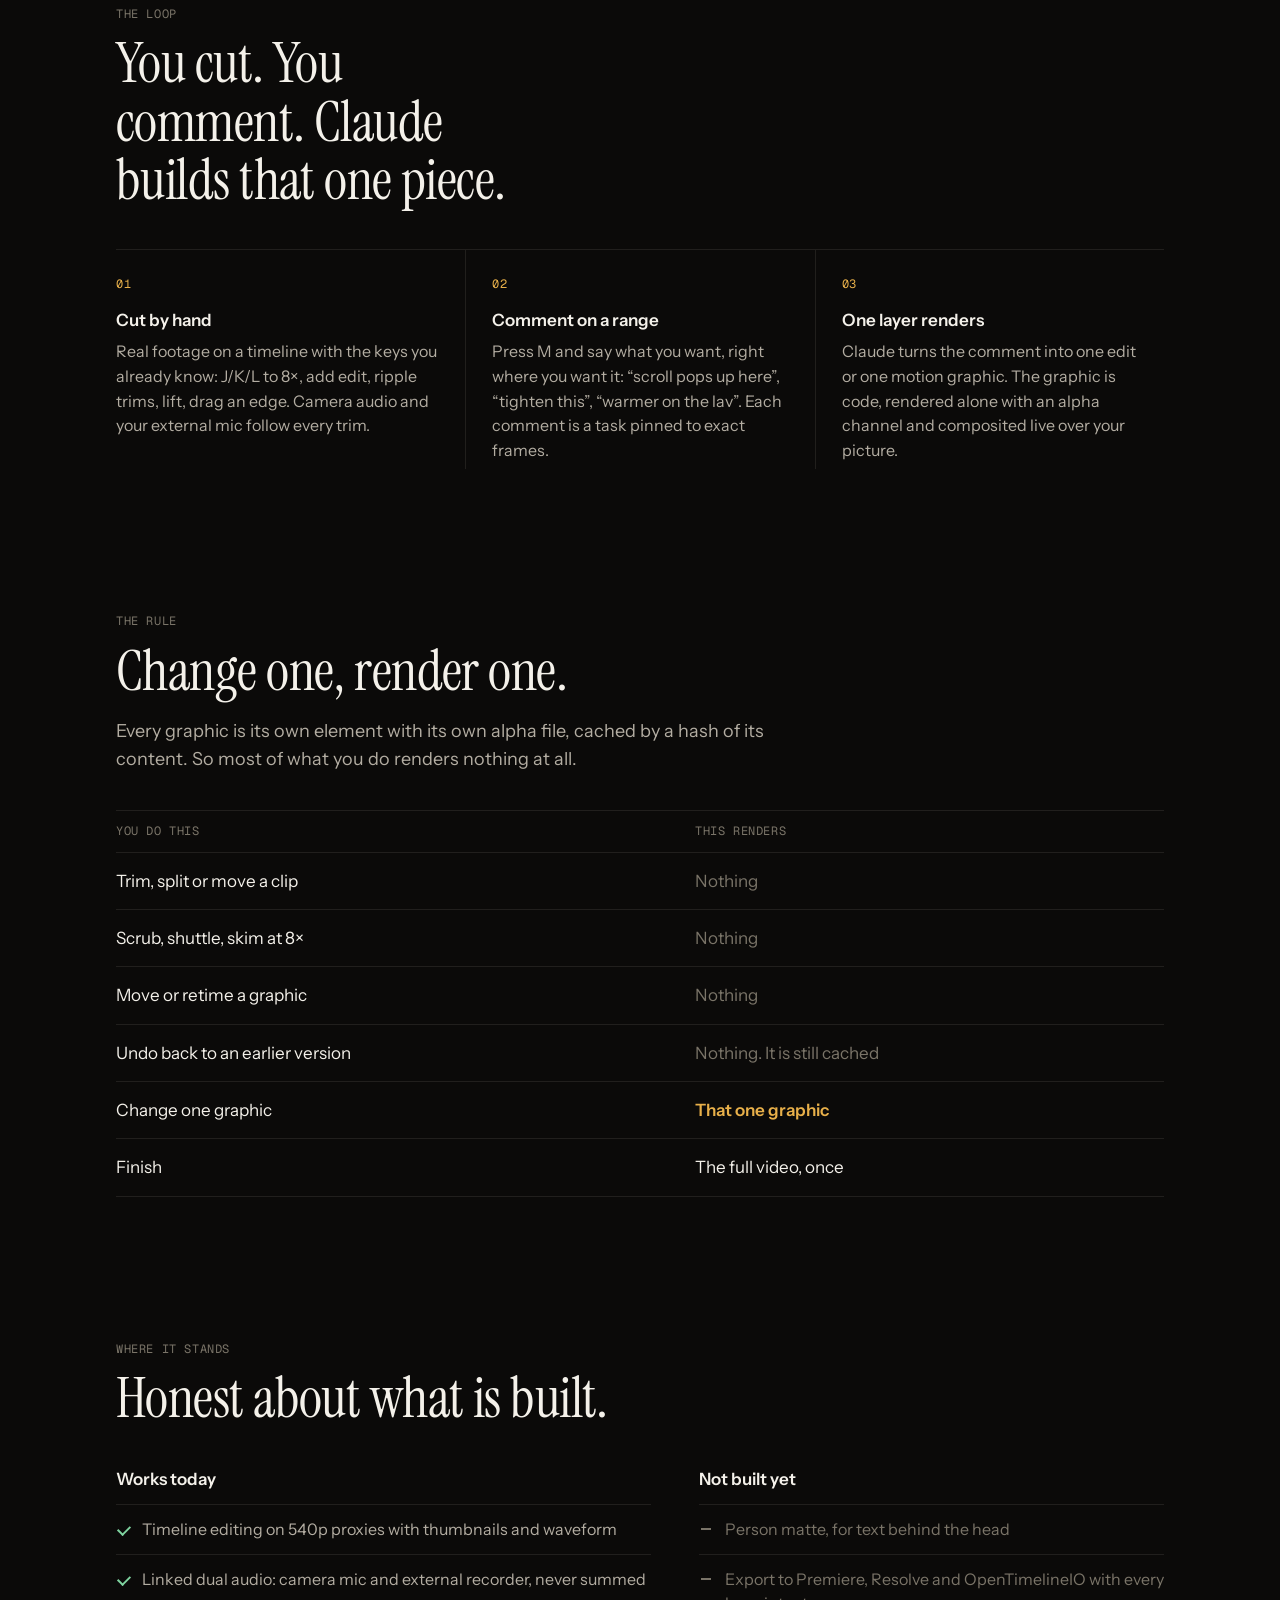
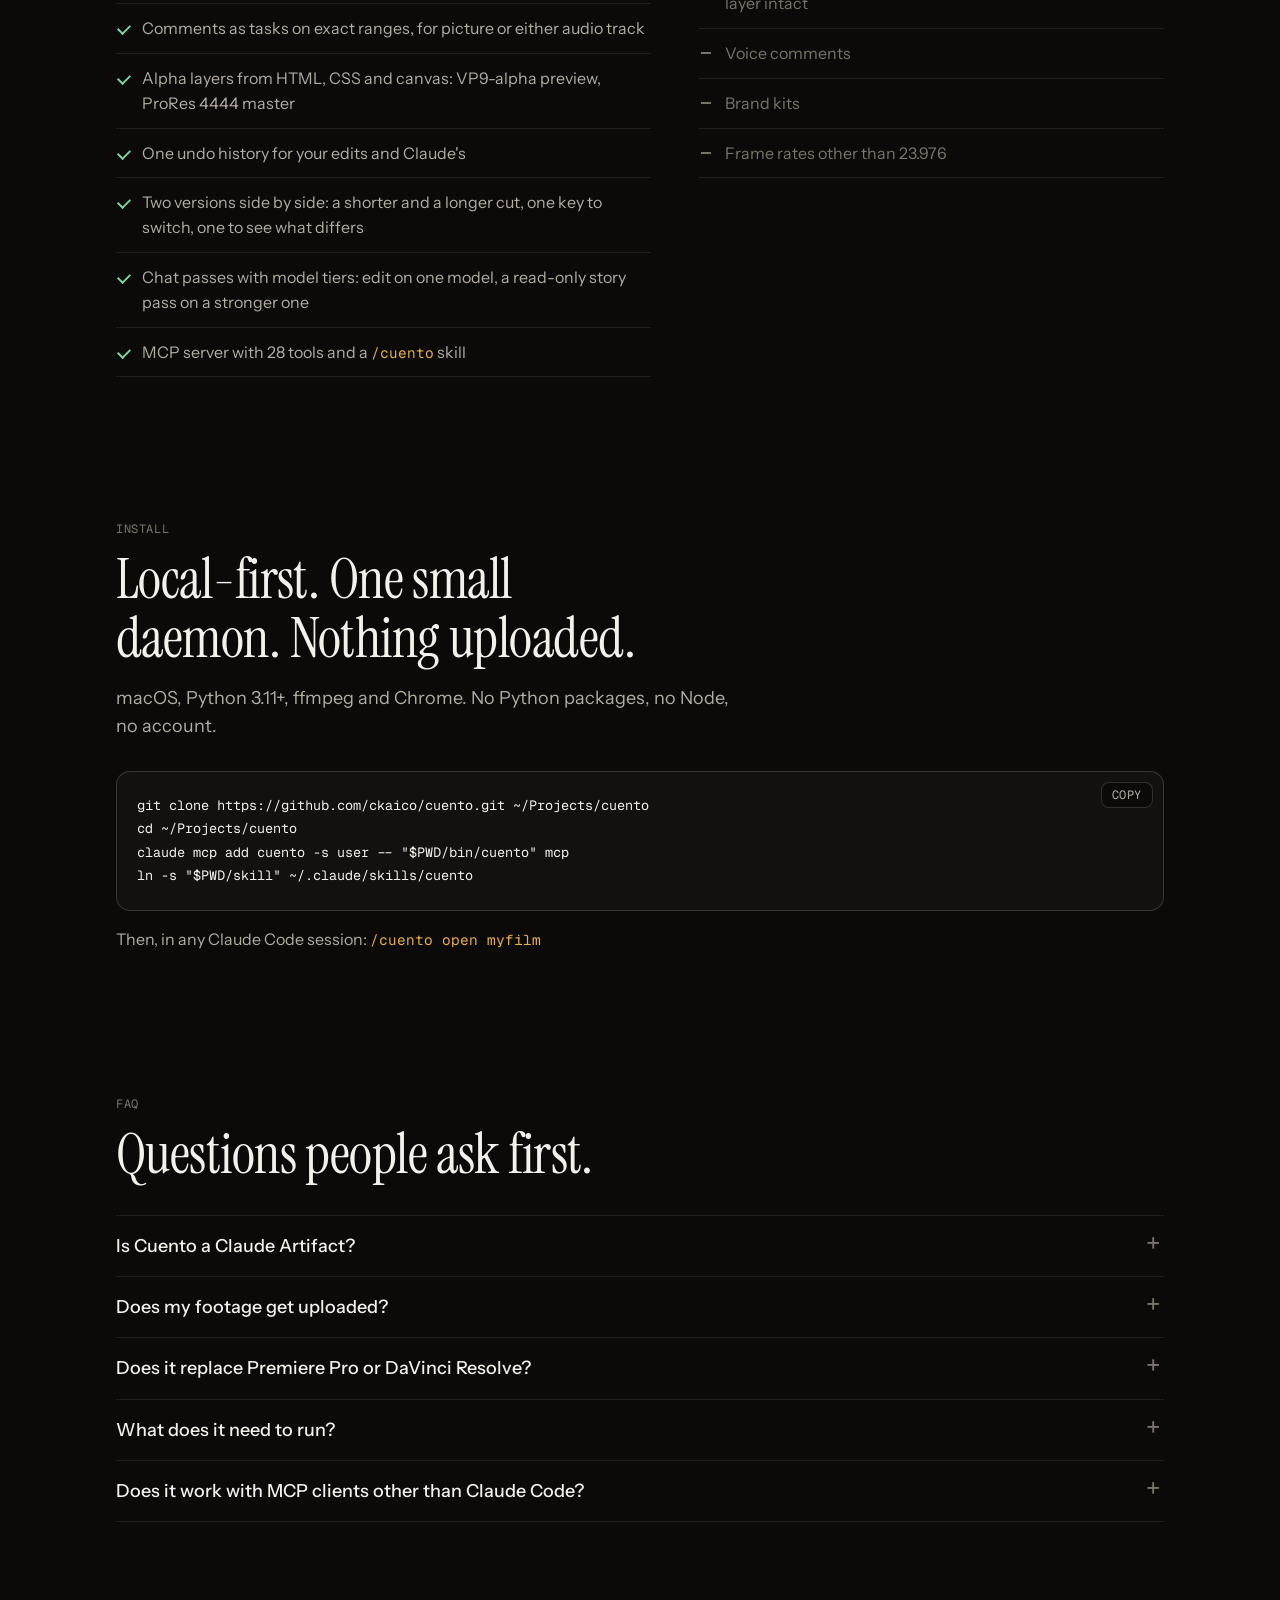
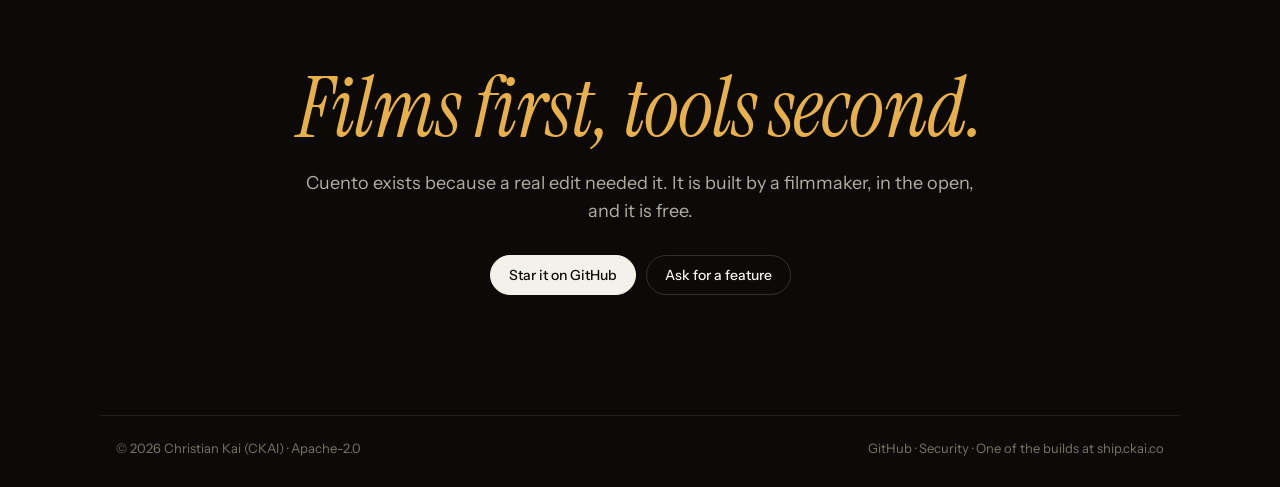
==== commit 23234f68: "Versions and chat passes A project can hold several cuts of the same footage. Tab switches between t" ====
--- a/site/index.html
+++ b/site/index.html
@@ -104,7 +104,7 @@
              aria-label="Screen recording of Cuento: the cut is skimmed at speed, a comment is typed on a range, and a paper scroll graphic appears beside the speaker's head.">
         <source src="assets/demo.mp4" type="video/mp4">
       </video>
-      <div class="strip" id="strip" aria-hidden="true"><i style="flex:17"></i><i style="flex:19"></i><i style="flex:7" class="hot"></i><i style="flex:12"></i><i style="flex:23"></i><i style="flex:22"></i><b id="strip-head"></b></div>
+      <div class="strip" id="strip" aria-hidden="true"><i></i><i></i><i class="hot"></i><i></i><i></i><i></i><b id="strip-head"></b></div>
       <figcaption>
         <span class="keys" role="group" aria-label="Shuttle the recording">
           <button type="button" data-key="j" aria-label="Back two seconds"><kbd>J</kbd></button>
@@ -166,7 +166,9 @@
           <li>Comments as tasks on exact ranges, for picture or either audio track</li>
           <li>Alpha layers from HTML, CSS and canvas: VP9-alpha preview, ProRes 4444 master</li>
           <li>One undo history for your edits and Claude's</li>
-          <li>MCP server with 24 tools and a <code>/cuento</code> skill</li>
+          <li>Two versions side by side: a shorter and a longer cut, one key to switch, one to see what differs</li>
+          <li>Chat passes with model tiers: edit on one model, a read-only story pass on a stronger one</li>
+          <li>MCP server with 28 tools and a <code>/cuento</code> skill</li>
         </ul>
       </div>
       <div>
--- a/site/styles.css
+++ b/site/styles.css
@@ -66,6 +66,9 @@
 .strip { position: relative; display: flex; gap: 3px; height: 14px; padding: 3px; background: #0d0c0b; border-top: 1px solid var(--hair); }
 .strip i { border-radius: 3px; background: #2b3a55; }
 .strip i.hot { background: var(--amber); }
+/* clip lengths of the recorded cut; set here because the page's policy forbids inline styles */
+.strip i:nth-child(1) { flex: 17; } .strip i:nth-child(2) { flex: 19; } .strip i:nth-child(3) { flex: 7; }
+.strip i:nth-child(4) { flex: 12; } .strip i:nth-child(5) { flex: 23; } .strip i:nth-child(6) { flex: 22; }
 .strip b { position: absolute; top: -3px; bottom: -3px; left: 0; width: 2px; margin-left: 3px; background: var(--play); border-radius: 2px; will-change: transform; }
 .screen figcaption { display: flex; align-items: center; flex-wrap: wrap; gap: 10px 16px; padding: 12px 14px; border-top: 1px solid var(--hair); }
 .screen .cap { margin-left: auto; text-transform: none; letter-spacing: 0; }
